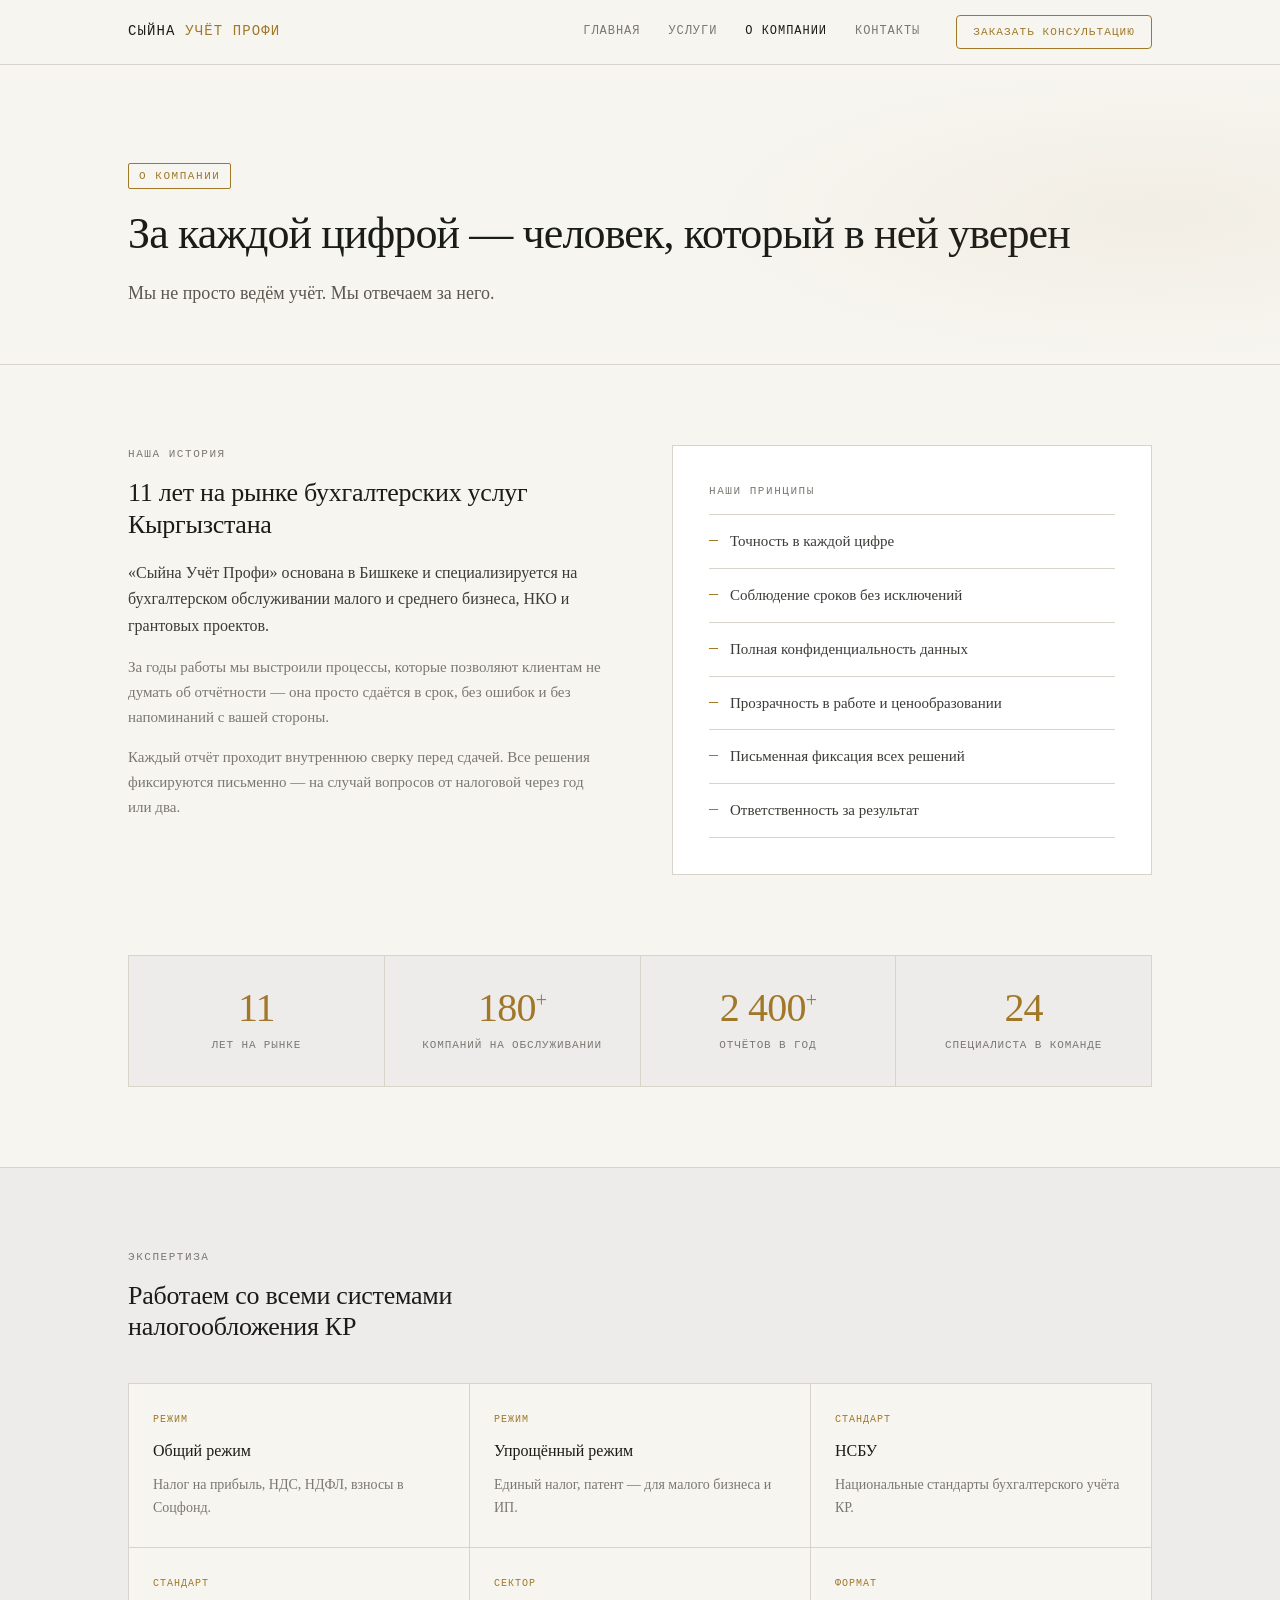
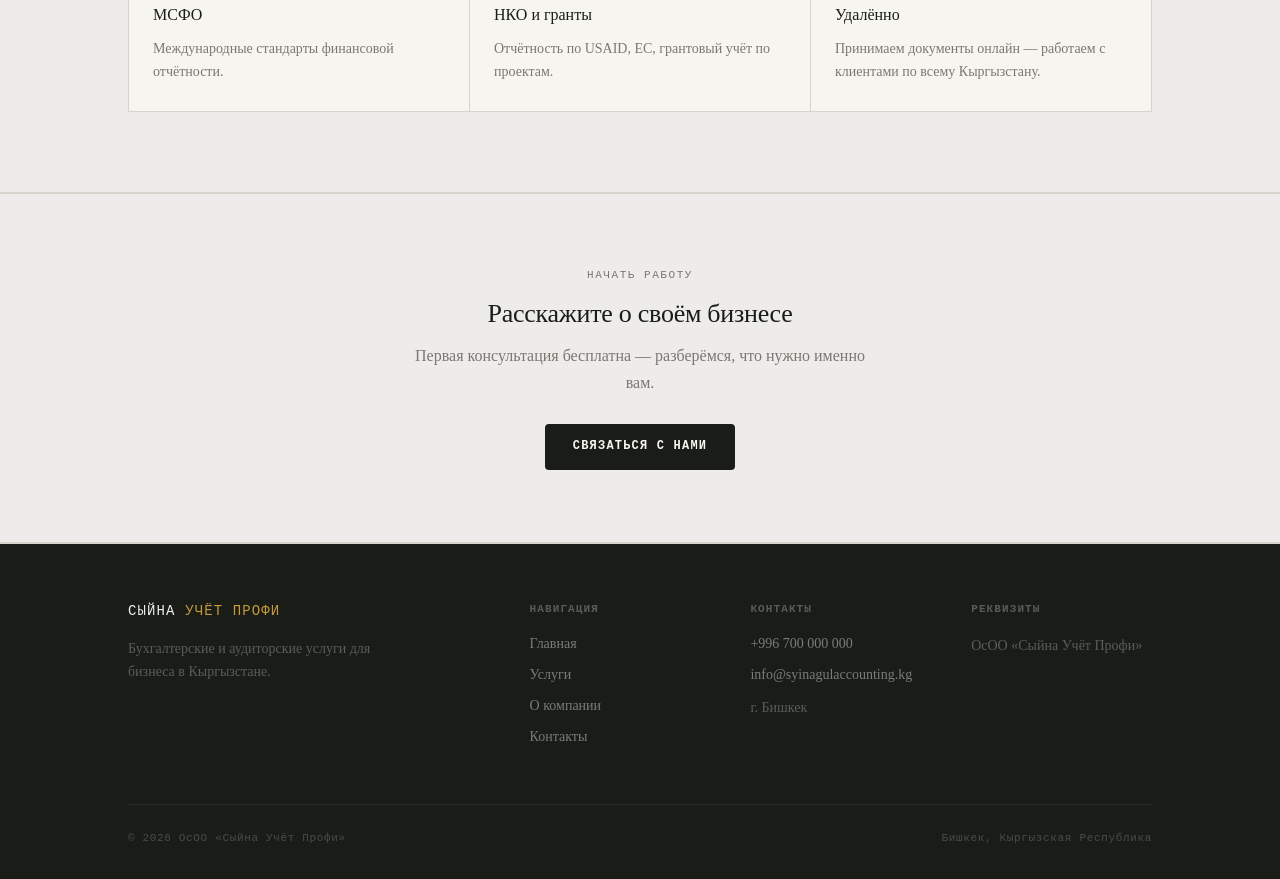
==== about.html @ 5e6c1c56 "done" ====
<!DOCTYPE html>
<html lang="ru">
<head>
<meta charset="UTF-8">
<meta name="viewport" content="width=device-width, initial-scale=1.0">
<title>О компании — Сыйна Учёт Профи</title>
<meta name="description" content="О компании Сыйна Учёт Профи — 11 лет на рынке бухгалтерских услуг Кыргызстана.">
<link rel="stylesheet" href="style.css">
</head>
<body>

<header class="site">
  <div class="nav">
    <a href="index.html" class="logo">Сыйна <span>УЧЁТ ПРОФИ</span></a>
    <nav class="links">
      <a href="index.html">Главная</a>
      <a href="services.html">Услуги</a>
      <a href="about.html" class="active">О компании</a>
      <a href="contacts.html">Контакты</a>
    </nav>
    <a href="contacts.html" class="nav-cta">Заказать консультацию</a>
  </div>
</header>

<section class="hero" style="padding-bottom:56px;">
  <div class="wrap">
    <span class="kicker">О компании</span>
    <h1 style="font-size:clamp(28px,4vw,44px);">За каждой цифрой — человек, который в ней уверен</h1>
    <p class="lead">Мы не просто ведём учёт. Мы отвечаем за него.</p>
  </div>
</section>

<!-- ABOUT -->
<section>
  <div class="wrap">
    <div class="about-grid">
      <div>
        <span class="eyebrow">Наша история</span>
        <h2 style="font-size:26px;margin-bottom:20px;">11 лет на рынке бухгалтерских услуг Кыргызстана</h2>
        <p style="color:var(--body);margin-bottom:16px;font-size:16px;">«Сыйна Учёт Профи» основана в Бишкеке и специализируется на бухгалтерском обслуживании малого и среднего бизнеса, НКО и грантовых проектов.</p>
        <p style="color:var(--slate);margin-bottom:16px;font-size:15px;">За годы работы мы выстроили процессы, которые позволяют клиентам не думать об отчётности — она просто сдаётся в срок, без ошибок и без напоминаний с вашей стороны.</p>
        <p style="color:var(--slate);font-size:15px;">Каждый отчёт проходит внутреннюю сверку перед сдачей. Все решения фиксируются письменно — на случай вопросов от налоговой через год или два.</p>
      </div>
      <div style="background:#fff;border:1px solid var(--line);padding:36px;">
        <span class="eyebrow">Наши принципы</span>
        <ul class="cert-list">
          <li>Точность в каждой цифре</li>
          <li>Соблюдение сроков без исключений</li>
          <li>Полная конфиденциальность данных</li>
          <li>Прозрачность в работе и ценообразовании</li>
          <li>Письменная фиксация всех решений</li>
          <li>Ответственность за результат</li>
        </ul>
      </div>
    </div>
  </div>
</section>

<!-- STATS -->
<section style="padding:0 0 80px;">
  <div class="wrap">
    <div class="stat-row">
      <div class="stat">
        <div class="stat-num">11</div>
        <div class="stat-label">Лет на рынке</div>
      </div>
      <div class="stat">
        <div class="stat-num">180<sup style="font-size:20px;">+</sup></div>
        <div class="stat-label">Компаний на обслуживании</div>
      </div>
      <div class="stat">
        <div class="stat-num">2 400<sup style="font-size:20px;">+</sup></div>
        <div class="stat-label">Отчётов в год</div>
      </div>
      <div class="stat">
        <div class="stat-num">24</div>
        <div class="stat-label">Специалиста в команде</div>
      </div>
    </div>
  </div>
</section>

<!-- EXPERTISE -->
<section style="background:var(--panel);border-top:1px solid var(--line);border-bottom:1px solid var(--line);">
  <div class="wrap">
    <span class="eyebrow">Экспертиза</span>
    <h2 style="font-size:26px;margin-bottom:40px;max-width:480px;">Работаем со всеми системами налогообложения КР</h2>
    <div class="grid-3" style="background:var(--line);border:1px solid var(--line);">
      <div style="background:var(--paper);padding:28px 24px;">
        <div style="color:var(--gold);font-family:'Courier New',monospace;font-size:10px;letter-spacing:.1em;text-transform:uppercase;margin-bottom:10px;">Режим</div>
        <h3 style="font-size:16px;margin-bottom:8px;">Общий режим</h3>
        <p style="color:var(--slate);font-size:14px;">Налог на прибыль, НДС, НДФЛ, взносы в Соцфонд.</p>
      </div>
      <div style="background:var(--paper);padding:28px 24px;">
        <div style="color:var(--gold);font-family:'Courier New',monospace;font-size:10px;letter-spacing:.1em;text-transform:uppercase;margin-bottom:10px;">Режим</div>
        <h3 style="font-size:16px;margin-bottom:8px;">Упрощённый режим</h3>
        <p style="color:var(--slate);font-size:14px;">Единый налог, патент — для малого бизнеса и ИП.</p>
      </div>
      <div style="background:var(--paper);padding:28px 24px;">
        <div style="color:var(--gold);font-family:'Courier New',monospace;font-size:10px;letter-spacing:.1em;text-transform:uppercase;margin-bottom:10px;">Стандарт</div>
        <h3 style="font-size:16px;margin-bottom:8px;">НСБУ</h3>
        <p style="color:var(--slate);font-size:14px;">Национальные стандарты бухгалтерского учёта КР.</p>
      </div>
      <div style="background:var(--paper);padding:28px 24px;">
        <div style="color:var(--gold);font-family:'Courier New',monospace;font-size:10px;letter-spacing:.1em;text-transform:uppercase;margin-bottom:10px;">Стандарт</div>
        <h3 style="font-size:16px;margin-bottom:8px;">МСФО</h3>
        <p style="color:var(--slate);font-size:14px;">Международные стандарты финансовой отчётности.</p>
      </div>
      <div style="background:var(--paper);padding:28px 24px;">
        <div style="color:var(--gold);font-family:'Courier New',monospace;font-size:10px;letter-spacing:.1em;text-transform:uppercase;margin-bottom:10px;">Сектор</div>
        <h3 style="font-size:16px;margin-bottom:8px;">НКО и гранты</h3>
        <p style="color:var(--slate);font-size:14px;">Отчётность по USAID, ЕС, грантовый учёт по проектам.</p>
      </div>
      <div style="background:var(--paper);padding:28px 24px;">
        <div style="color:var(--gold);font-family:'Courier New',monospace;font-size:10px;letter-spacing:.1em;text-transform:uppercase;margin-bottom:10px;">Формат</div>
        <h3 style="font-size:16px;margin-bottom:8px;">Удалённо</h3>
        <p style="color:var(--slate);font-size:14px;">Принимаем документы онлайн — работаем с клиентами по всему Кыргызстану.</p>
      </div>
    </div>
  </div>
</section>

<div class="cta-band">
  <div class="wrap" style="max-width:520px;">
    <span class="eyebrow">Начать работу</span>
    <h2 style="font-size:26px;margin-bottom:14px;">Расскажите о своём бизнесе</h2>
    <p style="color:var(--slate);margin-bottom:28px;">Первая консультация бесплатна — разберёмся, что нужно именно вам.</p>
    <a href="contacts.html" class="btn">Связаться с нами</a>
  </div>
</div>

<footer class="site">
  <div class="wrap">
    <div class="footer-grid">
      <div>
        <div class="logo" style="margin-bottom:14px;">Сыйна <span>УЧЁТ ПРОФИ</span></div>
        <p style="font-size:14px;max-width:280px;">Бухгалтерские и аудиторские услуги для бизнеса в Кыргызстане.</p>
      </div>
      <div>
        <h4>Навигация</h4>
        <a href="index.html">Главная</a>
        <a href="services.html">Услуги</a>
        <a href="about.html">О компании</a>
        <a href="contacts.html">Контакты</a>
      </div>
      <div>
        <h4>Контакты</h4>
        <a href="tel:+996700000000">+996 700 000 000</a>
        <a href="mailto:info@syinagulaccounting.kg">info@syinagulaccounting.kg</a>
        <span style="color:#5a5c56;font-size:14px;">г. Бишкек</span>
      </div>
      <div>
        <h4>Реквизиты</h4>
        <span style="color:#5a5c56;font-size:14px;">ОсОО «Сыйна Учёт Профи»</span>
      </div>
    </div>
    <div class="footer-bottom">
      <span>© 2026 ОсОО «Сыйна Учёт Профи»</span>
      <span>Бишкек, Кыргызская Республика</span>
    </div>
  </div>
</footer>

</body>
</html>
---- style.css ----
/* ─── TOKENS ─────────────────────────────────────────────── */
:root {
  --ink:     #1a1c18;
  --body:    #3a3d36;
  --paper:   #f7f5f0;
  --panel:   #eeecea;
  --panel2:  #e6e3dc;
  --line:    #d8d4cc;
  --slate:   #7a7870;
  --mist:    #5a5850;
  --gold:    #a07828;
  --gold2:   #c49a3c;
  --goldBg:  #fdf8ee;
  --radius:  4px;
}

/* ─── RESET ──────────────────────────────────────────────── */
*, *::before, *::after { box-sizing: border-box; margin: 0; padding: 0; }
html { scroll-behavior: smooth; }

body {
  font-family: 'Georgia', 'Times New Roman', serif;
  background: var(--paper);
  color: var(--ink);
  line-height: 1.65;
  -webkit-font-smoothing: antialiased;
}

img { display: block; max-width: 100%; }
a { color: inherit; text-decoration: none; }

/* ─── TYPOGRAPHY ─────────────────────────────────────────── */
.mono {
  font-family: 'Courier New', Courier, monospace;
  letter-spacing: .06em;
  font-size: 12px;
  text-transform: uppercase;
}

.kicker {
  display: inline-block;
  font-family: 'Courier New', monospace;
  font-size: 11px;
  letter-spacing: .14em;
  text-transform: uppercase;
  color: var(--gold);
  border: 1px solid var(--gold);
  padding: 3px 10px;
  border-radius: 2px;
  margin-bottom: 20px;
}

.eyebrow {
  display: block;
  font-family: 'Courier New', monospace;
  font-size: 11px;
  letter-spacing: .14em;
  text-transform: uppercase;
  color: var(--slate);
  margin-bottom: 14px;
}

h1 { font-size: clamp(32px, 5vw, 56px); font-weight: 400; line-height: 1.15; letter-spacing: -.02em; color: var(--ink); }
h2 { font-size: clamp(24px, 3.5vw, 38px); font-weight: 400; line-height: 1.2; letter-spacing: -.01em; color: var(--ink); }
h3 { font-size: 20px; font-weight: 400; color: var(--ink); }
h4 { font-family: 'Courier New', monospace; font-size: 11px; letter-spacing: .1em; text-transform: uppercase; color: var(--slate); margin-bottom: 14px; }

.lead {
  font-size: 18px;
  color: var(--mist);
  max-width: 580px;
  margin-top: 18px;
  line-height: 1.7;
}

/* ─── LAYOUT ─────────────────────────────────────────────── */
.wrap {
  max-width: 1080px;
  margin: 0 auto;
  padding: 0 28px;
}

section { padding: 80px 0; }

/* ─── HEADER / NAV ───────────────────────────────────────── */
header.site {
  position: sticky;
  top: 0;
  z-index: 100;
  background: rgba(247,245,240,.95);
  backdrop-filter: blur(10px);
  border-bottom: 1px solid var(--line);
}

.nav {
  max-width: 1080px;
  margin: 0 auto;
  padding: 0 28px;
  height: 64px;
  display: flex;
  align-items: center;
  gap: 36px;
}

.logo {
  font-family: 'Courier New', monospace;
  font-size: 14px;
  letter-spacing: .08em;
  text-transform: uppercase;
  color: var(--ink);
  white-space: nowrap;
  flex-shrink: 0;
}
.logo span { color: var(--gold); }

.links {
  display: flex;
  gap: 28px;
  margin-left: auto;
}

.links a {
  font-family: 'Courier New', monospace;
  font-size: 12px;
  letter-spacing: .08em;
  text-transform: uppercase;
  color: var(--slate);
  transition: color .2s;
}
.links a:hover, .links a.active { color: var(--ink); }

.nav-cta {
  font-family: 'Courier New', monospace;
  font-size: 11px;
  letter-spacing: .1em;
  text-transform: uppercase;
  color: var(--gold);
  border: 1px solid var(--gold);
  padding: 7px 16px;
  border-radius: var(--radius);
  transition: background .2s, color .2s;
  white-space: nowrap;
}
.nav-cta:hover { background: var(--gold); color: #fff; }

/* ─── HERO ───────────────────────────────────────────────── */
.hero {
  padding: 96px 0 80px;
  border-bottom: 1px solid var(--line);
  background: var(--paper);
  position: relative;
  overflow: hidden;
}

.hero::before {
  content: '';
  position: absolute;
  inset: 0;
  background: radial-gradient(ellipse 50% 70% at 90% 50%, rgba(160,120,40,.06) 0%, transparent 70%);
  pointer-events: none;
}

/* ─── BUTTONS ────────────────────────────────────────────── */
.btn {
  display: inline-block;
  font-family: 'Courier New', monospace;
  font-size: 12px;
  letter-spacing: .1em;
  text-transform: uppercase;
  background: var(--ink);
  color: var(--paper);
  padding: 13px 28px;
  border-radius: var(--radius);
  border: none;
  cursor: pointer;
  transition: background .2s, transform .15s;
  font-weight: 700;
}
.btn:hover { background: var(--body); transform: translateY(-1px); }

.btn.gold {
  background: transparent;
  color: var(--gold);
  border: 1px solid var(--gold);
}
.btn.gold:hover { background: var(--gold); color: #fff; transform: translateY(-1px); }

.btn-ghost {
  display: inline-block;
  font-family: 'Courier New', monospace;
  font-size: 12px;
  letter-spacing: .1em;
  text-transform: uppercase;
  background: transparent;
  color: var(--ink);
  padding: 12px 28px;
  border-radius: var(--radius);
  border: 1px solid var(--line);
  cursor: pointer;
  transition: border-color .2s, color .2s;
}
.btn-ghost:hover { border-color: var(--ink); }

/* ─── LEDGER ─────────────────────────────────────────────── */
.ledger {}
.ledger-row {
  display: flex;
  align-items: baseline;
  gap: 8px;
  padding: 18px 0;
  border-bottom: 1px solid var(--line);
}
.ledger-row:first-child { border-top: 1px solid var(--line); }
.ledger-row .label { font-family: 'Courier New', monospace; font-size: 13px; color: var(--slate); letter-spacing: .04em; }
.ledger-row .dots { flex: 1; border-bottom: 1px dotted var(--line); margin: 0 8px 4px; }
.ledger-row .value { font-size: 28px; color: var(--ink); letter-spacing: -.01em; line-height: 1; }
.ledger-row .value sup { font-size: 14px; }

/* ─── SECTION HEAD ───────────────────────────────────────── */
.section-head { margin-bottom: 48px; max-width: 600px; }
.section-head h2 { margin: 10px 0 14px; }
.section-head p { color: var(--mist); font-size: 16px; }

/* ─── GRIDS ──────────────────────────────────────────────── */
.grid-3 {
  display: grid;
  grid-template-columns: repeat(3, 1fr);
  gap: 1px;
  background: var(--line);
  border: 1px solid var(--line);
}

.grid-2 {
  display: grid;
  grid-template-columns: 1fr 1fr;
  gap: 64px;
  align-items: center;
}

/* ─── CARD ───────────────────────────────────────────────── */
.card {
  background: var(--paper);
  padding: 32px 28px;
  transition: background .2s;
}
.card:hover { background: var(--panel); }

.card .num {
  display: block;
  font-family: 'Courier New', monospace;
  font-size: 11px;
  letter-spacing: .1em;
  color: var(--gold);
  margin-bottom: 14px;
}
.card h3 { font-size: 17px; margin-bottom: 10px; }
.card p { color: var(--slate); font-size: 14px; line-height: 1.6; }

/* ─── SERVICES LEDGER (detail list) ─────────────────────── */
.svc-ledger > div:last-child { border-bottom: none !important; }

/* ─── STAT ROW ───────────────────────────────────────────── */
.stat-row {
  display: flex;
  gap: 1px;
  background: var(--line);
  border: 1px solid var(--line);
  margin: 0;
}

.stat {
  flex: 1;
  background: var(--panel);
  padding: 32px 28px;
  text-align: center;
}

.stat-num {
  font-size: 40px;
  color: var(--gold);
  line-height: 1;
  letter-spacing: -.02em;
}

.stat-label {
  font-family: 'Courier New', monospace;
  font-size: 11px;
  letter-spacing: .08em;
  text-transform: uppercase;
  color: var(--slate);
  margin-top: 8px;
}

/* ─── CONTACT FORM ───────────────────────────────────────── */
.form-group { margin-bottom: 20px; }

.form-group label {
  display: block;
  font-family: 'Courier New', monospace;
  font-size: 11px;
  letter-spacing: .1em;
  text-transform: uppercase;
  color: var(--slate);
  margin-bottom: 8px;
}

.form-group input,
.form-group textarea,
.form-group select {
  width: 100%;
  background: #fff;
  border: 1px solid var(--line);
  color: var(--ink);
  padding: 12px 16px;
  font-family: 'Georgia', serif;
  font-size: 15px;
  border-radius: var(--radius);
  outline: none;
  transition: border-color .2s;
  appearance: none;
}

.form-group input:focus,
.form-group textarea:focus,
.form-group select:focus { border-color: var(--gold); }

.form-group textarea { resize: vertical; min-height: 120px; }

/* ─── CONTACT INFO BLOCKS ────────────────────────────────── */
.info-block {
  background: #fff;
  border: 1px solid var(--line);
}
.info-row {
  padding: 18px 24px;
  border-bottom: 1px solid var(--line);
}
.info-row:last-child { border-bottom: none; }
.info-row-label {
  font-family: 'Courier New', monospace;
  font-size: 10px;
  letter-spacing: .12em;
  text-transform: uppercase;
  color: var(--slate);
  margin-bottom: 5px;
}
.info-row a, .info-row span {
  font-size: 16px;
  color: var(--ink);
  transition: color .2s;
}
.info-row a:hover { color: var(--gold); }

/* ─── CTA BAND ───────────────────────────────────────────── */
.cta-band {
  background: var(--panel);
  border-top: 1px solid var(--line);
  border-bottom: 1px solid var(--line);
  padding: 72px 0;
  text-align: center;
}

/* ─── ABOUT ──────────────────────────────────────────────── */
.about-grid {
  display: grid;
  grid-template-columns: 1fr 1fr;
  gap: 64px;
  align-items: start;
}

.cert-list { list-style: none; }
.cert-list li {
  padding: 14px 0;
  border-bottom: 1px solid var(--line);
  color: var(--body);
  font-size: 15px;
  display: flex;
  align-items: center;
  gap: 12px;
}
.cert-list li:first-child { border-top: 1px solid var(--line); }
.cert-list li::before {
  content: '—';
  color: var(--gold);
  font-family: 'Courier New', monospace;
  flex-shrink: 0;
}

/* ─── FOOTER ─────────────────────────────────────────────── */
footer.site {
  background: var(--ink);
  border-top: 1px solid var(--line);
  padding: 56px 0 32px;
}

footer.site .logo { color: #eef0ea; }
footer.site .logo span { color: var(--gold2); }

.footer-grid {
  display: grid;
  grid-template-columns: 2fr 1fr 1fr 1fr;
  gap: 40px;
  padding-bottom: 48px;
  border-bottom: 1px solid #2a2c28;
}

.footer-grid h4 { color: #5a5c56; }

.footer-grid a {
  display: block;
  color: #7a7c76;
  font-size: 14px;
  margin-bottom: 8px;
  transition: color .2s;
}
.footer-grid a:hover { color: #eef0ea; }
.footer-grid p { color: #5a5c56; }

.footer-bottom {
  display: flex;
  justify-content: space-between;
  padding-top: 24px;
  font-family: 'Courier New', monospace;
  font-size: 11px;
  letter-spacing: .06em;
  color: #4a4c46;
  flex-wrap: wrap;
  gap: 8px;
}

/* ─── RESPONSIVE ─────────────────────────────────────────── */
@media (max-width: 900px) {
  .grid-3 { grid-template-columns: 1fr 1fr; }
  .grid-2 { grid-template-columns: 1fr; gap: 40px; }
  .about-grid { grid-template-columns: 1fr; gap: 40px; }
}

@media (max-width: 768px) {
  .nav { gap: 16px; }
  .links { display: none; }
  .footer-grid { grid-template-columns: 1fr 1fr; }
  .stat-row { flex-wrap: wrap; }
  .stat { flex: 1 1 45%; }
  section { padding: 56px 0; }
  .hero { padding: 64px 0 56px; }
}

@media (max-width: 560px) {
  .grid-3 { grid-template-columns: 1fr; }
  .footer-grid { grid-template-columns: 1fr; }
  .nav-cta { display: none; }
  .stat { flex: 1 1 100%; }
}
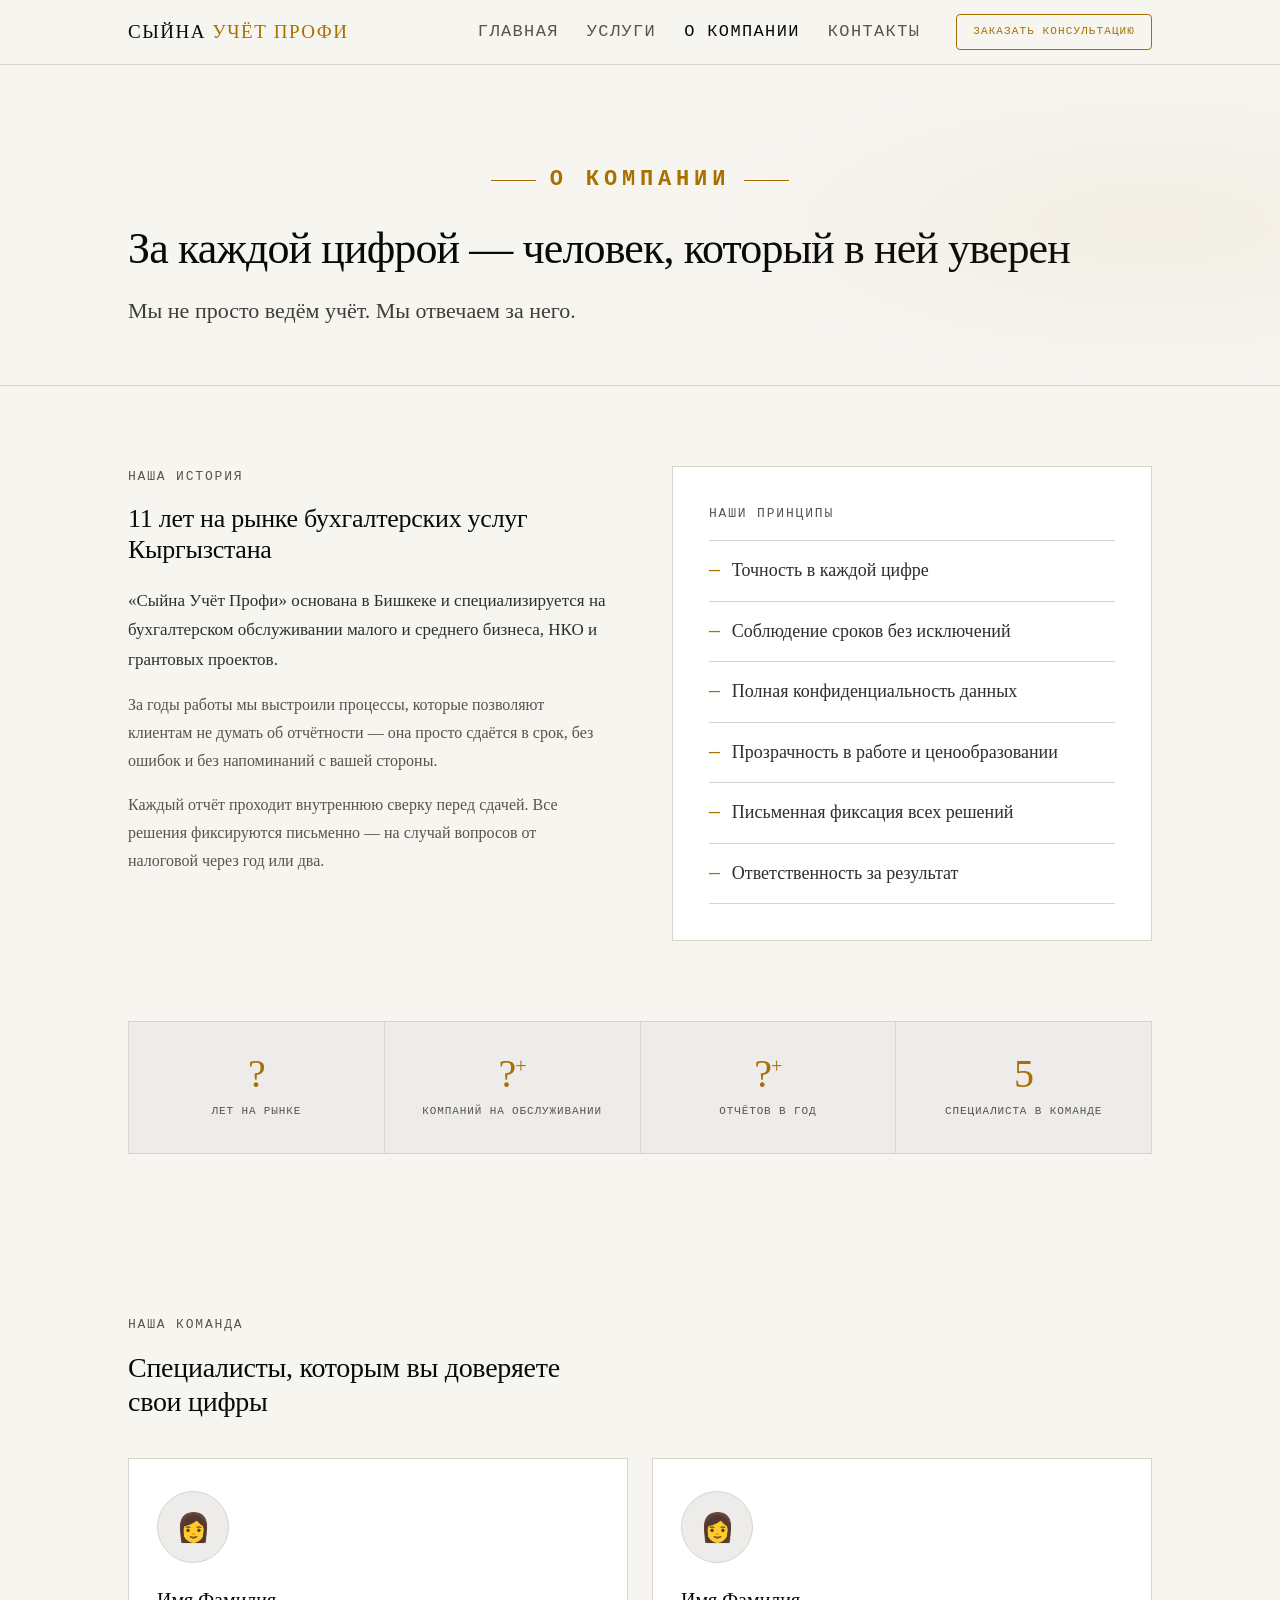
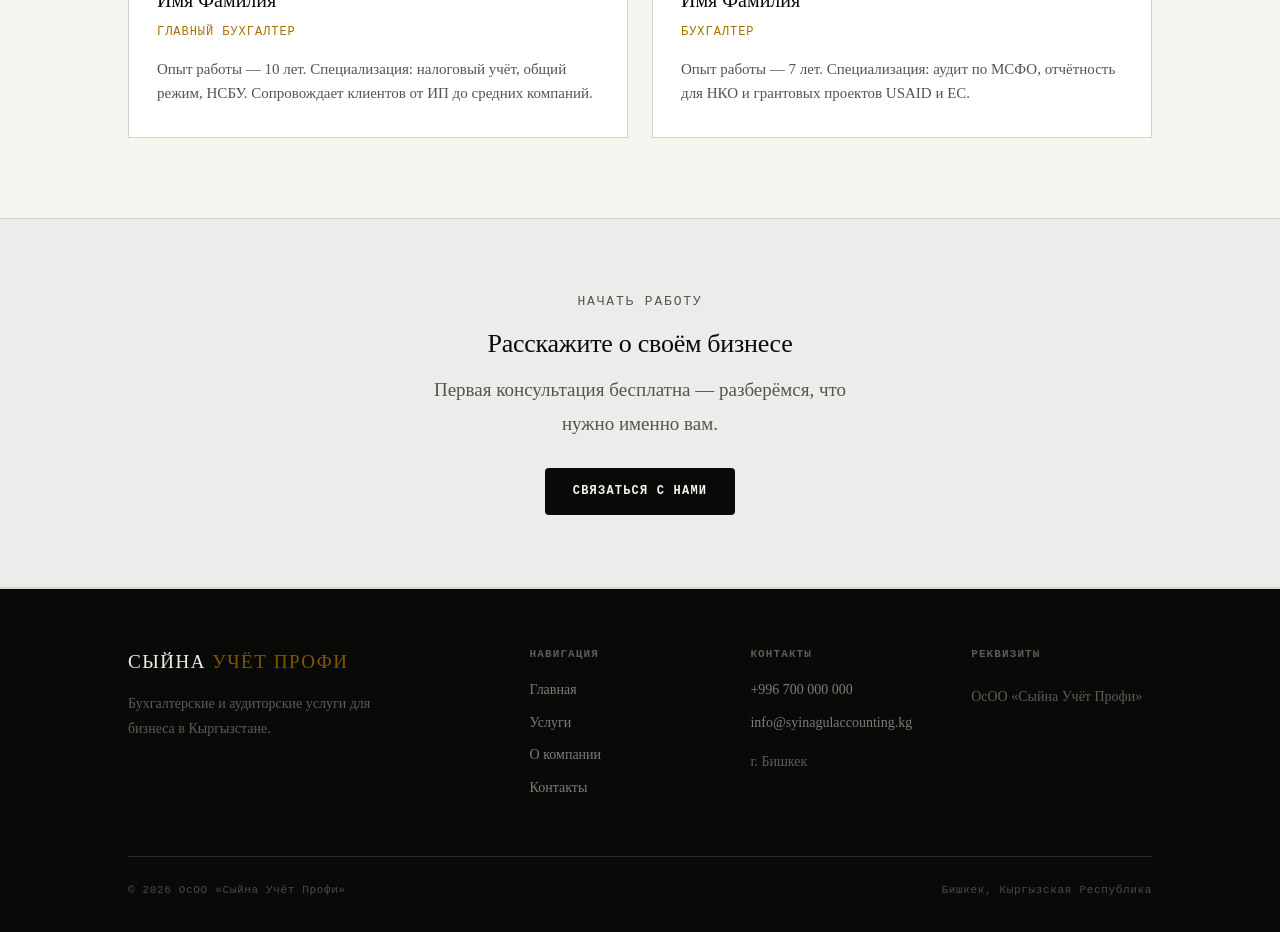
==== commit f19ab630: "done" ====
--- a/about.html
+++ b/about.html
@@ -6,6 +6,7 @@
 <title>О компании — Сыйна Учёт Профи</title>
 <meta name="description" content="О компании Сыйна Учёт Профи — 11 лет на рынке бухгалтерских услуг Кыргызстана.">
 <link rel="stylesheet" href="style.css">
+<link rel="icon" href="favicon.png" type="image/png">
 </head>
 <body>
 
@@ -37,9 +38,9 @@
       <div>
         <span class="eyebrow">Наша история</span>
         <h2 style="font-size:26px;margin-bottom:20px;">11 лет на рынке бухгалтерских услуг Кыргызстана</h2>
-        <p style="color:var(--body);margin-bottom:16px;font-size:16px;">«Сыйна Учёт Профи» основана в Бишкеке и специализируется на бухгалтерском обслуживании малого и среднего бизнеса, НКО и грантовых проектов.</p>
-        <p style="color:var(--slate);margin-bottom:16px;font-size:15px;">За годы работы мы выстроили процессы, которые позволяют клиентам не думать об отчётности — она просто сдаётся в срок, без ошибок и без напоминаний с вашей стороны.</p>
-        <p style="color:var(--slate);font-size:15px;">Каждый отчёт проходит внутреннюю сверку перед сдачей. Все решения фиксируются письменно — на случай вопросов от налоговой через год или два.</p>
+        <p style="color:var(--body);margin-bottom:16px;font-size:17px;">«Сыйна Учёт Профи» основана в Бишкеке и специализируется на бухгалтерском обслуживании малого и среднего бизнеса, НКО и грантовых проектов.</p>
+        <p style="color:var(--slate);margin-bottom:16px;font-size:16px;">За годы работы мы выстроили процессы, которые позволяют клиентам не думать об отчётности — она просто сдаётся в срок, без ошибок и без напоминаний с вашей стороны.</p>
+        <p style="color:var(--slate);font-size:16px;">Каждый отчёт проходит внутреннюю сверку перед сдачей. Все решения фиксируются письменно — на случай вопросов от налоговой через год или два.</p>
       </div>
       <div style="background:#fff;border:1px solid var(--line);padding:36px;">
         <span class="eyebrow">Наши принципы</span>
@@ -61,64 +62,47 @@
   <div class="wrap">
     <div class="stat-row">
       <div class="stat">
-        <div class="stat-num">11</div>
+        <div class="stat-num">?</div>
         <div class="stat-label">Лет на рынке</div>
       </div>
       <div class="stat">
-        <div class="stat-num">180<sup style="font-size:20px;">+</sup></div>
+        <div class="stat-num">?<sup style="font-size:20px;">+</sup></div>
         <div class="stat-label">Компаний на обслуживании</div>
       </div>
       <div class="stat">
-        <div class="stat-num">2 400<sup style="font-size:20px;">+</sup></div>
+        <div class="stat-num">?<sup style="font-size:20px;">+</sup></div>
         <div class="stat-label">Отчётов в год</div>
       </div>
       <div class="stat">
-        <div class="stat-num">24</div>
+        <div class="stat-num">5</div>
         <div class="stat-label">Специалиста в команде</div>
       </div>
     </div>
   </div>
 </section>
 
-<!-- EXPERTISE -->
-<section style="background:var(--panel);border-top:1px solid var(--line);border-bottom:1px solid var(--line);">
+<!-- TEAM -->
+<section>
   <div class="wrap">
-    <span class="eyebrow">Экспертиза</span>
-    <h2 style="font-size:26px;margin-bottom:40px;max-width:480px;">Работаем со всеми системами налогообложения КР</h2>
-    <div class="grid-3" style="background:var(--line);border:1px solid var(--line);">
-      <div style="background:var(--paper);padding:28px 24px;">
-        <div style="color:var(--gold);font-family:'Courier New',monospace;font-size:10px;letter-spacing:.1em;text-transform:uppercase;margin-bottom:10px;">Режим</div>
-        <h3 style="font-size:16px;margin-bottom:8px;">Общий режим</h3>
-        <p style="color:var(--slate);font-size:14px;">Налог на прибыль, НДС, НДФЛ, взносы в Соцфонд.</p>
+    <span class="eyebrow">Наша команда</span>
+    <h2 style="font-size:28px;margin-bottom:40px;max-width:480px;">Специалисты, которым вы доверяете свои цифры</h2>
+    <div style="display:grid;grid-template-columns:repeat(auto-fit,minmax(280px,1fr));gap:24px;">
+
+      <div style="background:#fff;border:1px solid var(--line);padding:32px 28px;">
+        <div style="width:72px;height:72px;border-radius:50%;background:var(--panel);border:1px solid var(--line);display:flex;align-items:center;justify-content:center;font-size:28px;margin-bottom:20px;">👩</div>
+        <h3 style="font-size:20px;margin-bottom:4px;">Имя Фамилия</h3>
+        <p style="color:var(--gold);font-family:'Consolas',monospace;font-size:12px;letter-spacing:.08em;text-transform:uppercase;margin-bottom:14px;">Главный бухгалтер</p>
+        <p style="color:var(--slate);font-size:15px;line-height:1.6;">Опыт работы — 10 лет. Специализация: налоговый учёт, общий режим, НСБУ. Сопровождает клиентов от ИП до средних компаний.</p>
       </div>
-      <div style="background:var(--paper);padding:28px 24px;">
-        <div style="color:var(--gold);font-family:'Courier New',monospace;font-size:10px;letter-spacing:.1em;text-transform:uppercase;margin-bottom:10px;">Режим</div>
-        <h3 style="font-size:16px;margin-bottom:8px;">Упрощённый режим</h3>
-        <p style="color:var(--slate);font-size:14px;">Единый налог, патент — для малого бизнеса и ИП.</p>
+
+      <div style="background:#fff;border:1px solid var(--line);padding:32px 28px;">
+        <div style="width:72px;height:72px;border-radius:50%;background:var(--panel);border:1px solid var(--line);display:flex;align-items:center;justify-content:center;font-size:28px;margin-bottom:20px;">👩</div>
+        <h3 style="font-size:20px;margin-bottom:4px;">Имя Фамилия</h3>
+        <p style="color:var(--gold);font-family:'Consolas',monospace;font-size:12px;letter-spacing:.08em;text-transform:uppercase;margin-bottom:14px;">Бухгалтер</p>
+        <p style="color:var(--slate);font-size:15px;line-height:1.6;">Опыт работы — 7 лет. Специализация: аудит по МСФО, отчётность для НКО и грантовых проектов USAID и ЕС.</p>
       </div>
-      <div style="background:var(--paper);padding:28px 24px;">
-        <div style="color:var(--gold);font-family:'Courier New',monospace;font-size:10px;letter-spacing:.1em;text-transform:uppercase;margin-bottom:10px;">Стандарт</div>
-        <h3 style="font-size:16px;margin-bottom:8px;">НСБУ</h3>
-        <p style="color:var(--slate);font-size:14px;">Национальные стандарты бухгалтерского учёта КР.</p>
-      </div>
-      <div style="background:var(--paper);padding:28px 24px;">
-        <div style="color:var(--gold);font-family:'Courier New',monospace;font-size:10px;letter-spacing:.1em;text-transform:uppercase;margin-bottom:10px;">Стандарт</div>
-        <h3 style="font-size:16px;margin-bottom:8px;">МСФО</h3>
-        <p style="color:var(--slate);font-size:14px;">Международные стандарты финансовой отчётности.</p>
-      </div>
-      <div style="background:var(--paper);padding:28px 24px;">
-        <div style="color:var(--gold);font-family:'Courier New',monospace;font-size:10px;letter-spacing:.1em;text-transform:uppercase;margin-bottom:10px;">Сектор</div>
-        <h3 style="font-size:16px;margin-bottom:8px;">НКО и гранты</h3>
-        <p style="color:var(--slate);font-size:14px;">Отчётность по USAID, ЕС, грантовый учёт по проектам.</p>
-      </div>
-      <div style="background:var(--paper);padding:28px 24px;">
-        <div style="color:var(--gold);font-family:'Courier New',monospace;font-size:10px;letter-spacing:.1em;text-transform:uppercase;margin-bottom:10px;">Формат</div>
-        <h3 style="font-size:16px;margin-bottom:8px;">Удалённо</h3>
-        <p style="color:var(--slate);font-size:14px;">Принимаем документы онлайн — работаем с клиентами по всему Кыргызстану.</p>
-      </div>
-    </div>
-  </div>
 </section>
+
 
 <div class="cta-band">
   <div class="wrap" style="max-width:520px;">
--- a/style.css
+++ b/style.css
@@ -1,16 +1,16 @@
 /* ─── TOKENS ─────────────────────────────────────────────── */
 :root {
-  --ink:     #1a1c18;
-  --body:    #3a3d36;
+  --ink:     #090a08;   /* darker than #1a1c18 */
+  --body:    #2d2f2a;   /* darker */
   --paper:   #f7f5f0;
   --panel:   #eeecea;
   --panel2:  #e6e3dc;
   --line:    #d8d4cc;
-  --slate:   #7a7870;
-  --mist:    #5a5850;
-  --gold:    #a07828;
-  --gold2:   #c49a3c;
-  --goldBg:  #fdf8ee;
+  --slate:   #55544d;   /* was #7a7870 */
+  --mist:    #3e3d37;   /* was #5a5850 */
+  --gold:    #a87000;
+  --gold2:   #7d5607;
+  --goldBg:  #f2d9a7;
   --radius:  4px;
 }
 
@@ -19,10 +19,11 @@
 html { scroll-behavior: smooth; }
 
 body {
-  font-family: 'Georgia', 'Times New Roman', serif;
+  font-family: "Baskerville", "Palatino Linotype", serif;
   background: var(--paper);
   color: var(--ink);
-  line-height: 1.65;
+  font-size: 19px;   /* was 17px */
+  line-height: 1.75;
   -webkit-font-smoothing: antialiased;
 }
 
@@ -31,29 +32,40 @@
 
 /* ─── TYPOGRAPHY ─────────────────────────────────────────── */
 .mono {
-  font-family: 'Courier New', Courier, monospace;
+  font-family: "Consolas", monospace;
   letter-spacing: .06em;
-  font-size: 12px;
+  font-size: 14px;
   text-transform: uppercase;
 }
 
 .kicker {
-  display: inline-block;
-  font-family: 'Courier New', monospace;
-  font-size: 11px;
-  letter-spacing: .14em;
-  text-transform: uppercase;
-  color: var(--gold);
-  border: 1px solid var(--gold);
-  padding: 3px 10px;
-  border-radius: 2px;
-  margin-bottom: 20px;
+  display: flex;
+  align-items: center;
+  justify-content: center;
+  gap: 14px;
+  width: fit-content;
+  margin: 0 auto 24px;   /* Centers it horizontally */
+
+  font-family: "Consolas", monospace;
+  font-weight: bold;
+  font-size: 22px;
+  letter-spacing: .22em;
+  text-transform: uppercase;
+  color: var(--gold);
+}
+
+.kicker::before,
+.kicker::after {
+  content: "";
+  width: 45px;
+  height: 1px;
+  background: var(--gold);
 }
 
 .eyebrow {
   display: block;
-  font-family: 'Courier New', monospace;
-  font-size: 11px;
+  font-family: "Consolas", monospace;
+  font-size: 13px;
   letter-spacing: .14em;
   text-transform: uppercase;
   color: var(--slate);
@@ -63,10 +75,10 @@
 h1 { font-size: clamp(32px, 5vw, 56px); font-weight: 400; line-height: 1.15; letter-spacing: -.02em; color: var(--ink); }
 h2 { font-size: clamp(24px, 3.5vw, 38px); font-weight: 400; line-height: 1.2; letter-spacing: -.01em; color: var(--ink); }
 h3 { font-size: 20px; font-weight: 400; color: var(--ink); }
-h4 { font-family: 'Courier New', monospace; font-size: 11px; letter-spacing: .1em; text-transform: uppercase; color: var(--slate); margin-bottom: 14px; }
+h4 { font-family: "Consolas", monospace; font-size: 11px; letter-spacing: .1em; text-transform: uppercase; color: var(--slate); margin-bottom: 14px; }
 
 .lead {
-  font-size: 18px;
+  font-size: 22px;
   color: var(--mist);
   max-width: 580px;
   margin-top: 18px;
@@ -103,8 +115,8 @@
 }
 
 .logo {
-  font-family: 'Courier New', monospace;
-  font-size: 14px;
+  font-family: "Consolas";
+  font-size: 17px bold;
   letter-spacing: .08em;
   text-transform: uppercase;
   color: var(--ink);
@@ -120,8 +132,8 @@
 }
 
 .links a {
-  font-family: 'Courier New', monospace;
-  font-size: 12px;
+  font-family: "Consolas", monospace;
+  font-size: 17px;
   letter-spacing: .08em;
   text-transform: uppercase;
   color: var(--slate);
@@ -130,7 +142,7 @@
 .links a:hover, .links a.active { color: var(--ink); }
 
 .nav-cta {
-  font-family: 'Courier New', monospace;
+  font-family: "Consolas", monospace;
   font-size: 11px;
   letter-spacing: .1em;
   text-transform: uppercase;
@@ -163,7 +175,7 @@
 /* ─── BUTTONS ────────────────────────────────────────────── */
 .btn {
   display: inline-block;
-  font-family: 'Courier New', monospace;
+  font-family: "Consolas", monospace;
   font-size: 12px;
   letter-spacing: .1em;
   text-transform: uppercase;
@@ -187,39 +199,50 @@
 
 .btn-ghost {
   display: inline-block;
-  font-family: 'Courier New', monospace;
-  font-size: 12px;
+  font-family: "Consolas", monospace;
+  font-size: 14px;
   letter-spacing: .1em;
   text-transform: uppercase;
   background: transparent;
   color: var(--ink);
   padding: 12px 28px;
   border-radius: var(--radius);
-  border: 1px solid var(--line);
+  border: 2px solid var(--line);
   cursor: pointer;
   transition: border-color .2s, color .2s;
 }
 .btn-ghost:hover { border-color: var(--ink); }
 
 /* ─── LEDGER ─────────────────────────────────────────────── */
-.ledger {}
 .ledger-row {
-  display: flex;
-  align-items: baseline;
-  gap: 8px;
-  padding: 18px 0;
-  border-bottom: 1px solid var(--line);
-}
-.ledger-row:first-child { border-top: 1px solid var(--line); }
-.ledger-row .label { font-family: 'Courier New', monospace; font-size: 13px; color: var(--slate); letter-spacing: .04em; }
-.ledger-row .dots { flex: 1; border-bottom: 1px dotted var(--line); margin: 0 8px 4px; }
-.ledger-row .value { font-size: 28px; color: var(--ink); letter-spacing: -.01em; line-height: 1; }
-.ledger-row .value sup { font-size: 14px; }
+  display: grid;
+  grid-template-columns: 1fr auto;
+  align-items: center;
+  padding: 16px 0;
+  border-bottom: 1px solid var(--line);
+}
+
+.ledger-row .label {
+  font-family: "Consolas", monospace;
+  font-size: 13px;
+  letter-spacing: .1em;
+  text-transform: uppercase;
+  color: var(--slate);
+}
+
+.ledger-row .dots {
+  display: none;
+}
+
+.ledger-row .value {
+  font-size: 28px;
+  color: var(--gold);
+}
 
 /* ─── SECTION HEAD ───────────────────────────────────────── */
 .section-head { margin-bottom: 48px; max-width: 600px; }
 .section-head h2 { margin: 10px 0 14px; }
-.section-head p { color: var(--mist); font-size: 16px; }
+.section-head p { color: var(--mist); font-size: 17px; }
 
 /* ─── GRIDS ──────────────────────────────────────────────── */
 .grid-3 {
@@ -247,14 +270,14 @@
 
 .card .num {
   display: block;
-  font-family: 'Courier New', monospace;
+  font-family: "Consolas", monospace;
   font-size: 11px;
   letter-spacing: .1em;
   color: var(--gold);
   margin-bottom: 14px;
 }
-.card h3 { font-size: 17px; margin-bottom: 10px; }
-.card p { color: var(--slate); font-size: 14px; line-height: 1.6; }
+.card h3 { font-size: 19px; margin-bottom: 10px; }
+.card p { color: var(--slate); font-size: 17px; line-height: 1.65; }
 
 /* ─── SERVICES LEDGER (detail list) ─────────────────────── */
 .svc-ledger > div:last-child { border-bottom: none !important; }
@@ -283,7 +306,7 @@
 }
 
 .stat-label {
-  font-family: 'Courier New', monospace;
+  font-family: "Consolas", monospace;
   font-size: 11px;
   letter-spacing: .08em;
   text-transform: uppercase;
@@ -296,7 +319,7 @@
 
 .form-group label {
   display: block;
-  font-family: 'Courier New', monospace;
+  font-family: "Consolas", monospace;
   font-size: 11px;
   letter-spacing: .1em;
   text-transform: uppercase;
@@ -312,7 +335,7 @@
   border: 1px solid var(--line);
   color: var(--ink);
   padding: 12px 16px;
-  font-family: 'Georgia', serif;
+  font-family: 'Baskerville', serif;
   font-size: 15px;
   border-radius: var(--radius);
   outline: none;
@@ -337,15 +360,15 @@
 }
 .info-row:last-child { border-bottom: none; }
 .info-row-label {
-  font-family: 'Courier New', monospace;
-  font-size: 10px;
+  font-family: "Consolas", monospace;
+  font-size: 11px;
   letter-spacing: .12em;
   text-transform: uppercase;
   color: var(--slate);
   margin-bottom: 5px;
 }
 .info-row a, .info-row span {
-  font-size: 16px;
+  font-size: 17px;
   color: var(--ink);
   transition: color .2s;
 }
@@ -373,7 +396,7 @@
   padding: 14px 0;
   border-bottom: 1px solid var(--line);
   color: var(--body);
-  font-size: 15px;
+  font-size: 18px;
   display: flex;
   align-items: center;
   gap: 12px;
@@ -382,7 +405,7 @@
 .cert-list li::before {
   content: '—';
   color: var(--gold);
-  font-family: 'Courier New', monospace;
+  font-family: "Consolas", monospace;
   flex-shrink: 0;
 }
 
@@ -420,7 +443,7 @@
   display: flex;
   justify-content: space-between;
   padding-top: 24px;
-  font-family: 'Courier New', monospace;
+  font-family: "Consolas", monospace;
   font-size: 11px;
   letter-spacing: .06em;
   color: #4a4c46;
